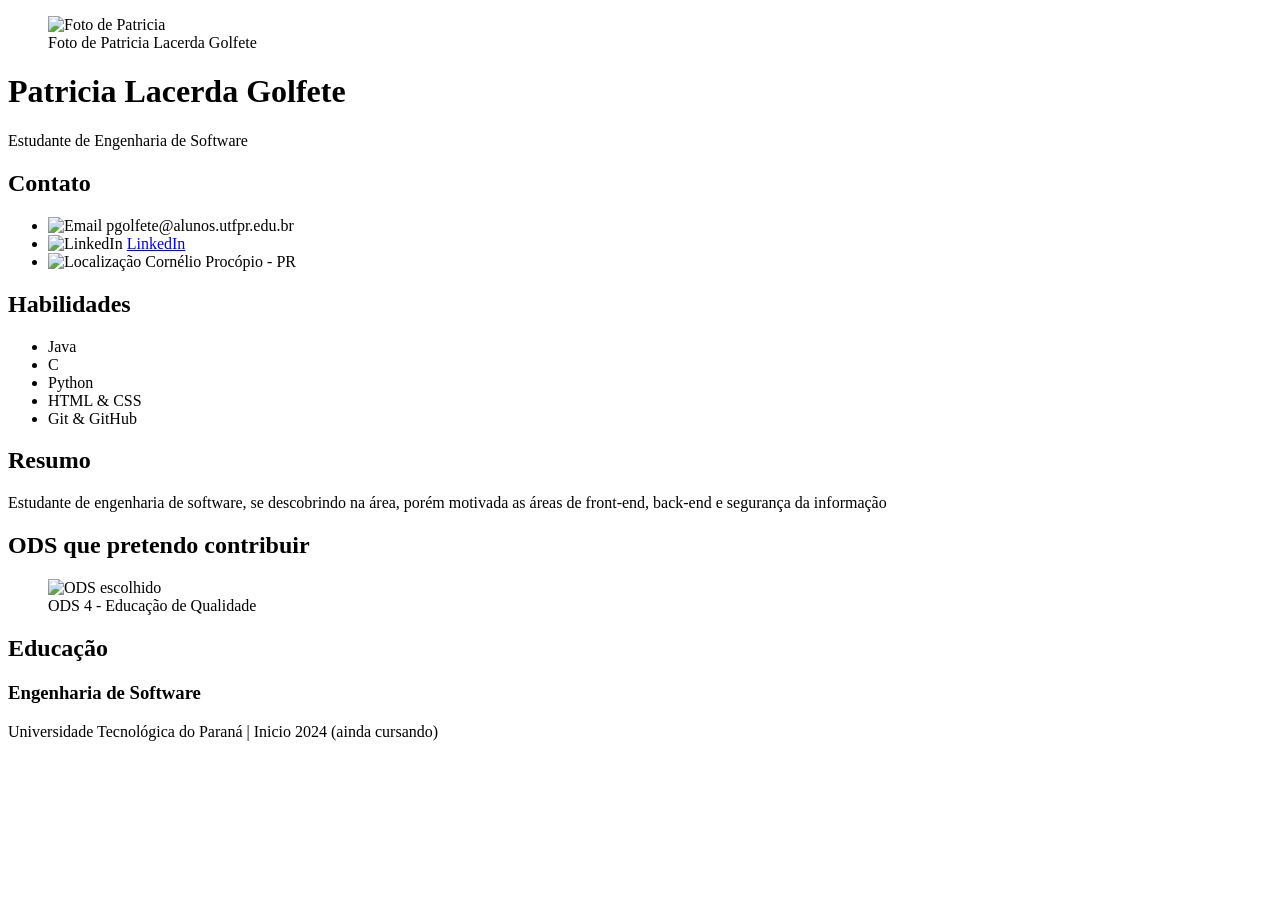
==== index.html @ 7c5dc89e "Primeiro commit - currículo" ====
<!DOCTYPE html>
<html lang="pt-BR">

<head>
  <meta charset="UTF-8">
  <meta name="viewport" content="width=device-width, initial-scale=1.0">
  <title>Currículo - Patricia Lacerda Golfete</title>
</head>

<body>
  <div class="header" id=" topo">
   <figure>
  <img src="imagens/imagem-eu.jpg" alt="Foto de Patricia" width="100" height="100">
  <figcaption>Foto de Patricia Lacerda Golfete</figcaption>
  </figure>
    <h1>Patricia Lacerda Golfete</h1>
    <p>Estudante de Engenharia de Software</p>
  </div>
  <section class="contato">
    <h2>Contato</h2>
   <ul>
  <li>
    <img src="icones/email.svg" width="20" alt="Email">
    pgolfete@alunos.utfpr.edu.br
  </li>
  <li>
    <img src="icones/linkedin.svg" width="20" alt="LinkedIn">
    <a href="https://www.linkedin.com/in/patricia-lacerda-b88518400/" target="_blank">LinkedIn</a>
  </li>
  <li>
    <img src="icones/local.svg" width="20" alt="Localização">
    Cornélio Procópio - PR
  </li>
</ul>
  </section>
  <section class="habilidades">
    <h2>Habilidades</h2>
    <ul>
      <li>Java</li>
      <li>C</li>
      <li>Python</li>
      <li>HTML & CSS</li>
      <li>Git & GitHub</li>
    </ul>
  </section>
  <section class="resumo">
    <h2>Resumo</h2>
    <p>Estudante de engenharia de software, se descobrindo na área, porém motivada as áreas de front-end, back-end e segurança da informação</p>
  </section>
  <section>
  <h2>ODS que pretendo contribuir</h2>

  <figure>
    <img src="imagens/ods4.jpg" alt="ODS escolhido" width="200">
    <figcaption>ODS 4 - Educação de Qualidade</figcaption>
  </figure>
</section>
  <section class="educacao">
    <h2>Educação</h2>
    <div class="item-educacao">
      <h3>Engenharia de Software</h3>
      <p>Universidade Tecnológica do Paraná | Inicio 2024 (ainda cursando)</p>
    </div>
  </section>
</body>

</html>
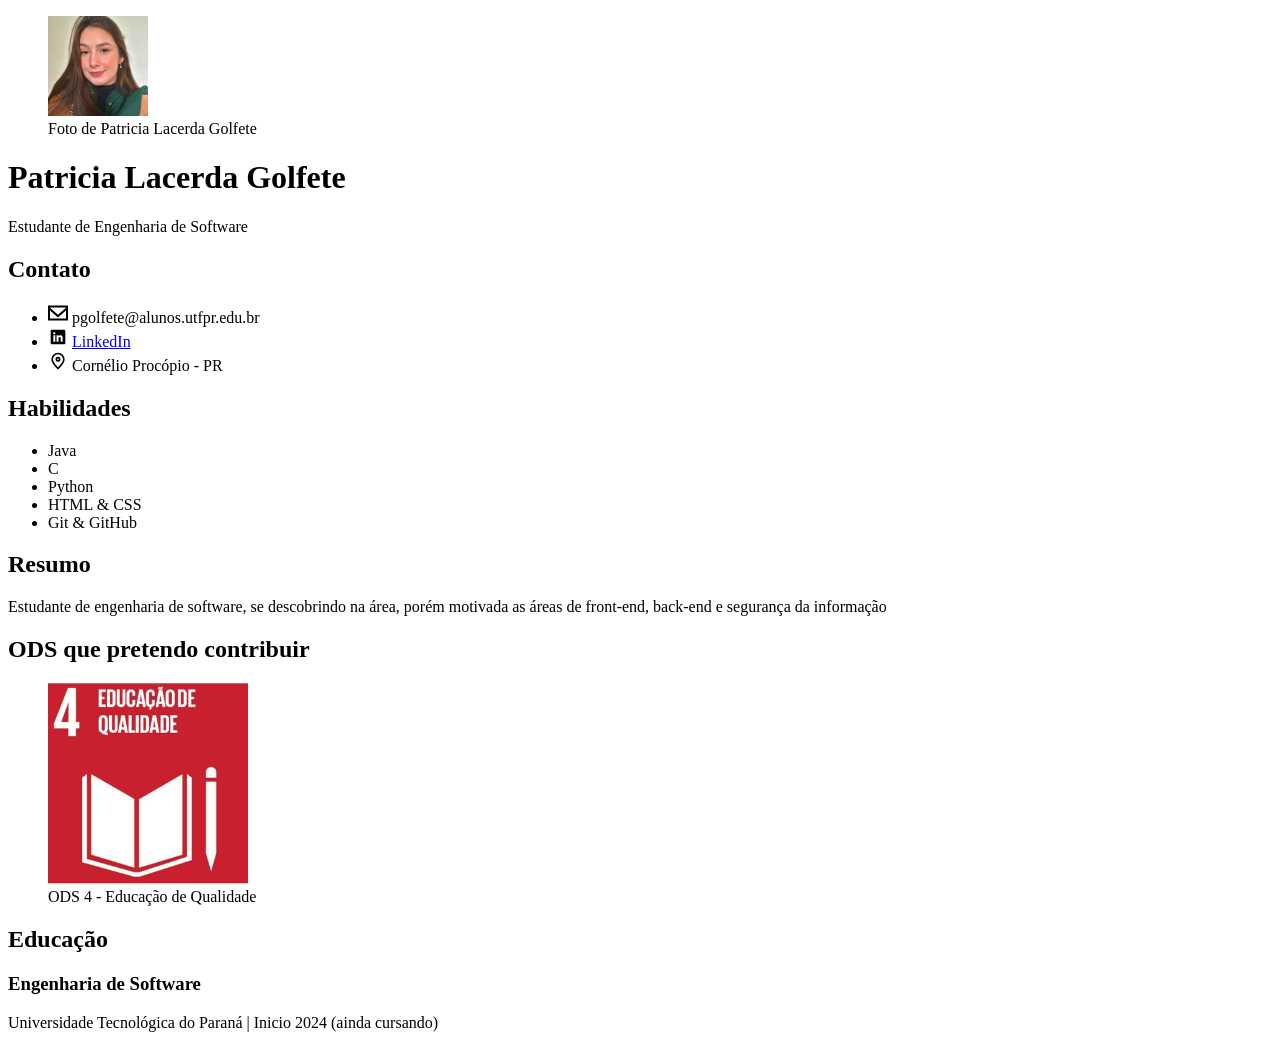
==== commit fb9915fd: "Movendo index para raiz" ====
--- a/index.html
+++ b/index.html
@@ -8,9 +8,9 @@
 </head>
 
 <body>
-  <div class="header" id=" topo">
+  <div class="header" id="topo">
    <figure>
-  <img src="imagens/imagem-eu.jpg" alt="Foto de Patricia" width="100" height="100">
+  <img src="Images/imagem-eu.jpg" alt="Foto de Patricia" width="100" height="100">
   <figcaption>Foto de Patricia Lacerda Golfete</figcaption>
   </figure>
     <h1>Patricia Lacerda Golfete</h1>
@@ -20,15 +20,15 @@
     <h2>Contato</h2>
    <ul>
   <li>
-    <img src="icones/email.svg" width="20" alt="Email">
+    <img src="Icons/email.svg" width="20" alt="Email">
     pgolfete@alunos.utfpr.edu.br
   </li>
   <li>
-    <img src="icones/linkedin.svg" width="20" alt="LinkedIn">
+    <img src="Icons/linkedin.svg" width="20" alt="LinkedIn">
     <a href="https://www.linkedin.com/in/patricia-lacerda-b88518400/" target="_blank">LinkedIn</a>
   </li>
   <li>
-    <img src="icones/local.svg" width="20" alt="Localização">
+    <img src="Icons/local.svg" width="20" alt="Localização">
     Cornélio Procópio - PR
   </li>
 </ul>
@@ -51,7 +51,7 @@
   <h2>ODS que pretendo contribuir</h2>
 
   <figure>
-    <img src="imagens/ods4.jpg" alt="ODS escolhido" width="200">
+    <img src="Images/ods4.jpg" alt="ODS escolhido" width="200">
     <figcaption>ODS 4 - Educação de Qualidade</figcaption>
   </figure>
 </section>
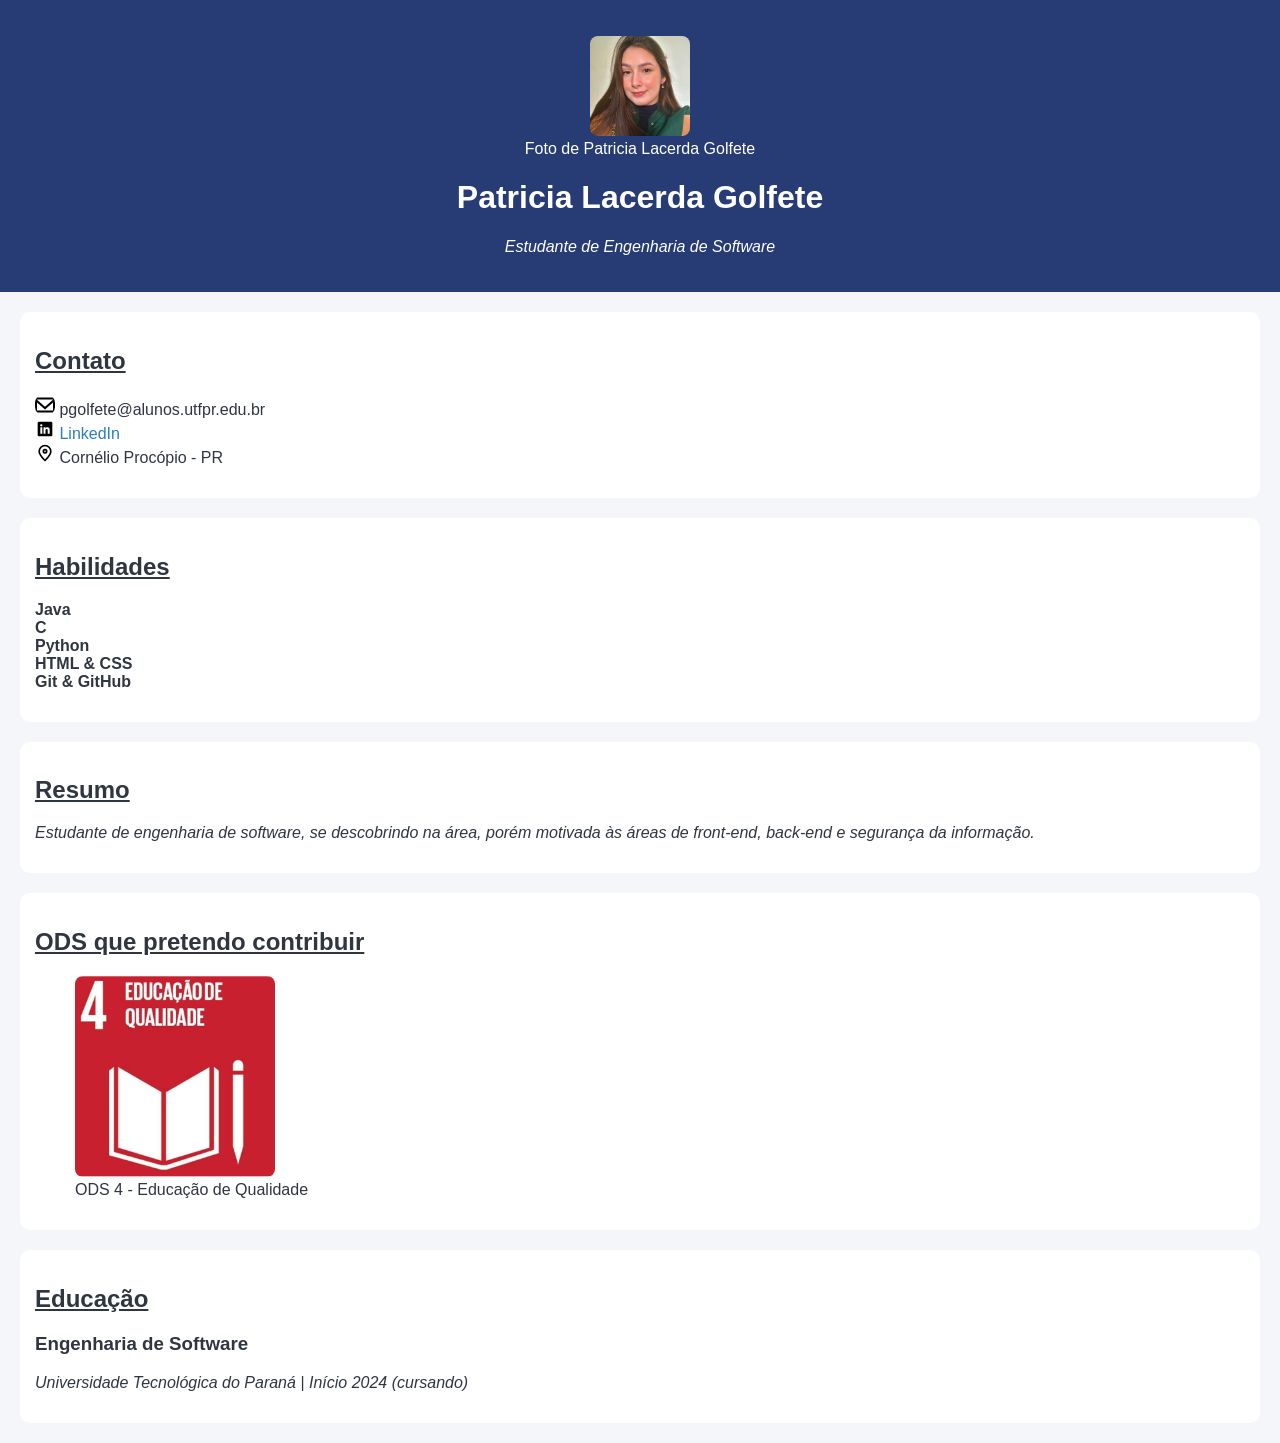
==== commit 55b025af: "Movendo index para raiz (fix GitHub Pages)" ====
--- a/index.html
+++ b/index.html
@@ -5,34 +5,38 @@
   <meta charset="UTF-8">
   <meta name="viewport" content="width=device-width, initial-scale=1.0">
   <title>Currículo - Patricia Lacerda Golfete</title>
+   <link rel="stylesheet" href="CSS/style.css">
 </head>
 
 <body>
   <div class="header" id="topo">
-   <figure>
-  <img src="Images/imagem-eu.jpg" alt="Foto de Patricia" width="100" height="100">
-  <figcaption>Foto de Patricia Lacerda Golfete</figcaption>
-  </figure>
+    <figure>
+      <img src="Images/imagem-eu.jpg" alt="Foto de Patricia" width="100" height="100">
+      <figcaption>Foto de Patricia Lacerda Golfete</figcaption>
+    </figure>
+
     <h1>Patricia Lacerda Golfete</h1>
     <p>Estudante de Engenharia de Software</p>
   </div>
+
   <section class="contato">
     <h2>Contato</h2>
-   <ul>
-  <li>
-    <img src="Icons/email.svg" width="20" alt="Email">
-    pgolfete@alunos.utfpr.edu.br
-  </li>
-  <li>
-    <img src="Icons/linkedin.svg" width="20" alt="LinkedIn">
-    <a href="https://www.linkedin.com/in/patricia-lacerda-b88518400/" target="_blank">LinkedIn</a>
-  </li>
-  <li>
-    <img src="Icons/local.svg" width="20" alt="Localização">
-    Cornélio Procópio - PR
-  </li>
-</ul>
+    <ul>
+      <li>
+        <img src="Icons/email.svg" width="20" alt="Email">
+        pgolfete@alunos.utfpr.edu.br
+      </li>
+      <li>
+        <img src="Icons/linkedin.svg" width="20" alt="LinkedIn">
+        <a href="https://www.linkedin.com/in/patricia-lacerda-b88518400/" target="_blank">LinkedIn</a>
+      </li>
+      <li>
+        <img src="Icons/local.svg" width="20" alt="Localização">
+        Cornélio Procópio - PR
+      </li>
+    </ul>
   </section>
+
   <section class="habilidades">
     <h2>Habilidades</h2>
     <ul>
@@ -43,25 +47,32 @@
       <li>Git & GitHub</li>
     </ul>
   </section>
+
   <section class="resumo">
     <h2>Resumo</h2>
-    <p>Estudante de engenharia de software, se descobrindo na área, porém motivada as áreas de front-end, back-end e segurança da informação</p>
+    <p>
+      Estudante de engenharia de software, se descobrindo na área, porém motivada às áreas de front-end,
+      back-end e segurança da informação.
+    </p>
   </section>
+
   <section>
-  <h2>ODS que pretendo contribuir</h2>
+    <h2>ODS que pretendo contribuir</h2>
 
-  <figure>
-    <img src="Images/ods4.jpg" alt="ODS escolhido" width="200">
-    <figcaption>ODS 4 - Educação de Qualidade</figcaption>
-  </figure>
-</section>
+    <figure>
+      <img src="Images/ods4.jpg" alt="ODS escolhido" width="200">
+      <figcaption>ODS 4 - Educação de Qualidade</figcaption>
+    </figure>
+  </section>
+
   <section class="educacao">
     <h2>Educação</h2>
     <div class="item-educacao">
       <h3>Engenharia de Software</h3>
-      <p>Universidade Tecnológica do Paraná | Inicio 2024 (ainda cursando)</p>
+      <p>Universidade Tecnológica do Paraná | Início 2024 (cursando)</p>
     </div>
   </section>
+
 </body>
 
 </html>
--- a/CSS/style.css
+++ b/CSS/style.css
@@ -0,0 +1,77 @@
+/* Fonte externa */
+@import url('https://fonts.googleapis.com/css2?family=Poppins&display=swap');
+
+/* Seletor por elemento */
+body {
+    background-color: #f5f6fa;
+    color: #2f3640;
+    font-family: Arial, sans-serif;
+    margin: 0;
+}
+
+/* Segunda fonte */
+h1, h2 {
+    font-family: 'Poppins', sans-serif;
+}
+
+/* Seletor por ID */
+#topo {
+    background-color: #273c75;
+    color: white;
+    text-align: center;
+    padding: 20px;
+}
+
+/* Seletor por classe */
+.header {
+    text-align: center;
+}
+
+/* Estilos de fonte */
+h1 {
+    font-weight: bold; /* negrito */
+}
+
+p {
+    font-style: italic; /* itálico */
+}
+
+/* Seletor por atributo */
+a[href] {
+    color: #2980b9;
+    text-decoration: none;
+}
+
+/* Pseudo-classe */
+a:hover {
+    color: #e74c3c;
+}
+
+/* Decoração de texto */
+h2 {
+    text-decoration: underline;
+}
+
+/* Seções */
+section {
+    background-color: white;
+    margin: 20px;
+    padding: 15px;
+    border-radius: 10px;
+}
+
+/* Lista */
+ul {
+    list-style: none;
+    padding: 0;
+}
+
+/* Itens de habilidade */
+.habilidades li {
+    font-weight: bold;
+}
+
+/* Imagens */
+img {
+    border-radius: 8px;
+}
